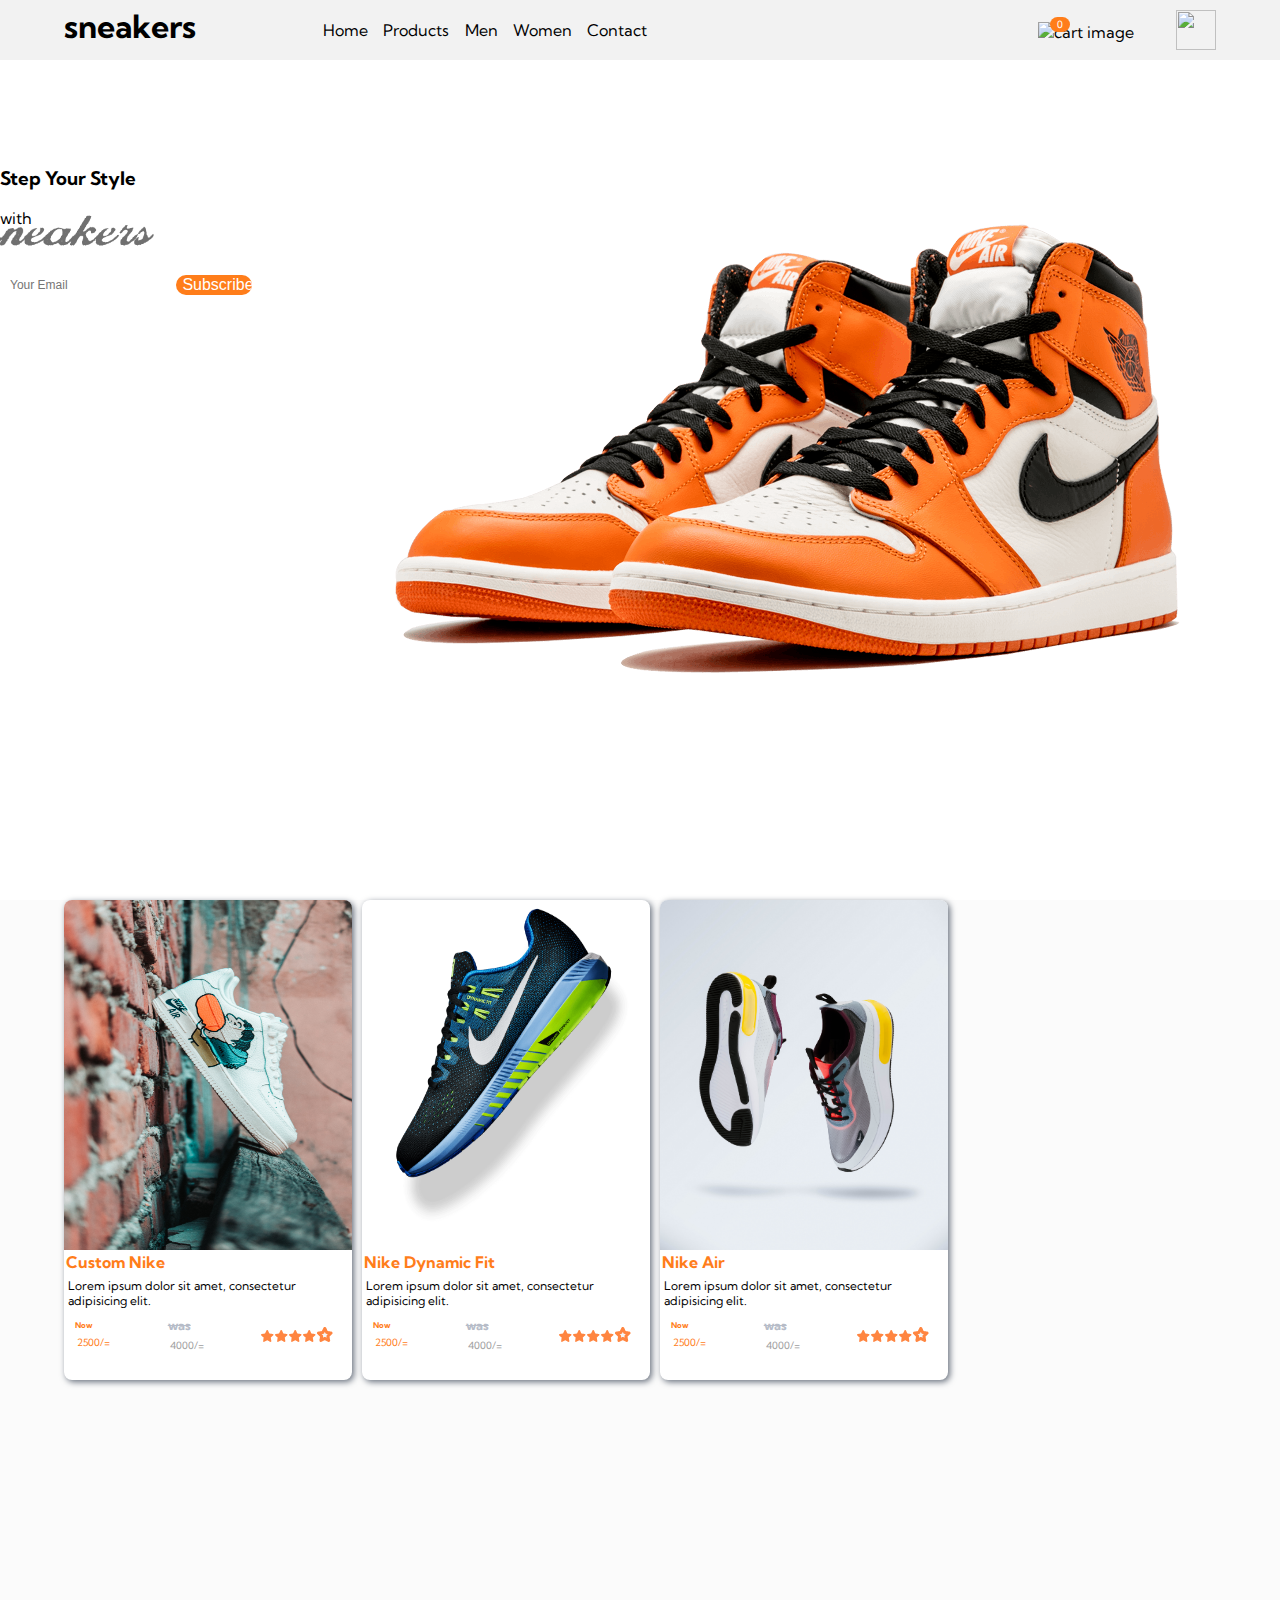
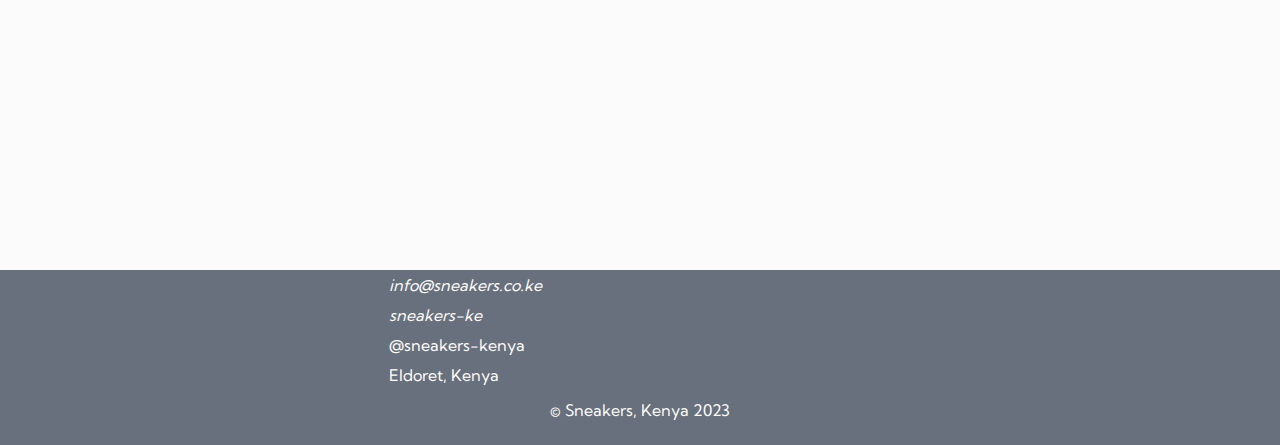
==== index.html @ a26039c4 "home page added" ====
<!DOCTYPE html>
<html lang="en">
<head>
  <meta charset="UTF-8">
  <meta name="viewport" content="width=device-width, initial-scale=1.0"> <!-- displays site properly based on user's device -->
  <!-- <link rel="icon" type="image/png" sizes="32x32" href="./images/favicon-32x32.png"> -->
  <link rel="stylesheet" href="./css/main.css">
  <link rel="stylesheet" href="./css/custom.css">

 
  <link rel="stylesheet" href="./css/bootstrap.css">
  <link rel="stylesheet" href="./css/bootstrap.css.map">
  <link rel="stylesheet" href="./css/bootstrap-icons/bootstrap-icons.css">
  
  
  <title>Sneakers</title>

  <!-- Feel free to remove these styles or customise in your own stylesheet 👍 -->

</head>
<body>
  <!-- <div class="preloaderr">
    <img src="./images/1496.gif" alt="">
  </div> -->
  <header>
    <!-- <div class="container"> -->
    <div class="navbar">
      <div class="left-elements">
        <button class="toggleBtn" aria-controls="primary-navigation" aria-expanded="false" >
          <svg class="hum"viewBox="0 0 100 100" width="50">
            <rect class="line top" 
              width="50" height="7"
               x="10" y="30" ></rect>
            <rect class="line middle" 
              width="50" height="7"
              x="10" y="45" ></rect>
            <rect class="line bottom" 
              width="50" height="7"
              x="10" y="60" ></rect>
          </svg>
  

        </button>
        <div class="brand-namee">
          <h1>sneakers</h1>

        </div>
        <div class="navbar-links">
          <ul>
          <li><a href="/">Home</a></li>

            <li><a href="#products">Products</a></li>
          <li><a href="#">Men</a></li>
          <li><a href="#">Women</a></li>
         
          <li><a href="#contacts">Contact</a></li>
  
          </ul>
         </div>
      </div>
      <div class="right-elements">
        <div class="cart">
          <img src="./images/icon-cart.svg" alt="cart image">
          <div class="item-count">
            <p class="count">0</p>
          </div>
        </div>
        <div class="profile-photo">
          <div class="avatar">
            <img src="./images/image-avatar.png" alt="">
          </div>
        </div>
      </div>
   
 

    </div>

    <div class="offcanvasi canvas" aria-expanded="false">
      <div class="offcanvas-linksi canvas">
        <ul >
          <li><a href="#products">Products</a></li>
          <li><a href="#">Men</a></li>
          <li><a href="#">Women</a></li>
         
          <li><a href="#contacts">Contact</a></li>
  
        </ul>
       </div>
       <div class="blur-me">

       </div>
     </div>
     <!-- </div> -->
  </header>

    <!-- <div class="checkout-module model" >
      <div class="model-header">
        <div class="model-title">
          <h5>Cart</h5> 
        </div>
        </div>
        <div class="model-body">
          <div class="message">
            <h6>Your cart is empty.</h6> 
          </div>
        </div>      
    </div> -->
  <!-- </div> -->
 <div class="container-fluid wrapper" style="min-height :70vh !important;">
  <div class="container bg-transparent p-3 ">
    <div class="row reverse">
      <div class="col-md-6  pt-3">
        <div class="row tagline">
          <h3>Step Your Style</h3>
          <p>with</p>
          <div class="sneaker-logo">
            <img src="./images/sneakers.png" class=" img-fluid" style="width: 120%;" alt="">
          </div>

        </div>
        <div class="row">
          <form action="" method="post">
            <div class="form-input">
              <input type="text" class="form-input-text form-control border-0" required placeholder="Your Email">
              <input type="submit" class="sub-btn btn text-white" value="Subscribe">
            </div>
          </form>
        </div>
      </div>
      <div class="col-md-6 pt-3" id="heroimage">
        <img src="./images/orange.png" class="img-fluid" alt="">
      </div>
    </div>
  </div>
  </div>
  <div class="products " id="products">
  <div class="prod-wrapper mt-3 mb-3">
    <a href="/details.html">
      <div class="prod-card">
        <div class="prod-card-header">
          <div class="prod-image">
            <img src="./images/customnike.jpg"   alt="">
  
          </div>
        </div>
        <div class="prod-card-body">
          <h4>Custom Nike</h4>
          <p>Lorem ipsum dolor sit amet, consectetur adipisicing elit.</p>
          <div class="pricing-rating">
            <div class="curr-price">
              <h5>Now</h5>
              <p>2500/=</p>
            </div>
            <div class="old-price">
              <h5>was</h5>
              <p>4000/=</p>
            </div>
            <div class="rating">
              <div class="rating-star"><img src="./images/star.png" alt=""></div>
              <div class="rating-star"><img src="./images/star.png" alt=""></div>
              <div class="rating-star"><img src="./images/star.png" alt=""></div>
              <div class="rating-star"><img src="./images/star.png" alt=""></div>
              <div class="rating-star"><img src="./images/half-star.png" alt=""></div>
  
            </div>
          </div>
        </div>
      </div>
    </a>
   
    <a href="/details.html">
      <div class="prod-card">
        <div class="prod-card-header">
          <div class="prod-image">
            <img src="./images/pngwing.png"   alt="">
  
          </div>
        </div>
        <div class="prod-card-body">
          <h4>Nike Dynamic Fit</h4>
          <p>Lorem ipsum dolor sit amet, consectetur adipisicing elit.</p>
          <div class="pricing-rating">
            <div class="curr-price">
              <h5>Now</h5>
              <p>2500/=</p>
            </div>
            <div class="old-price">
              <h5>was</h5>
              <p>4000/=</p>
            </div>
            <div class="rating">
              <div class="rating-star"><img src="./images/star.png" alt=""></div>
              <div class="rating-star"><img src="./images/star.png" alt=""></div>
              <div class="rating-star"><img src="./images/star.png" alt=""></div>
              <div class="rating-star"><img src="./images/star.png" alt=""></div>
              <div class="rating-star"><img src="./images/half-star.png" alt=""></div>
  
            </div>
          </div>
        </div>
      </div>
    </a>
    
    <a href="/details.html">
      <div class="prod-card">
        <div class="prod-card-header">
          <div class="prod-image">
            <img src="./images/nike.jpg"   alt="">
  
          </div>
        </div>
        <div class="prod-card-body">
          <h4>Nike Air</h4>
          <p>Lorem ipsum dolor sit amet, consectetur adipisicing elit.</p>
          <div class="pricing-rating">
            <div class="curr-price">
              <h5>Now</h5>
              <p>2500/=</p>
            </div>
            <div class="old-price">
              <h5>was</h5>
              <p>4000/=</p>
            </div>
            <div class="rating">
              <div class="rating-star"><img src="./images/star.png" alt=""></div>
              <div class="rating-star"><img src="./images/star.png" alt=""></div>
              <div class="rating-star"><img src="./images/star.png" alt=""></div>
              <div class="rating-star"><img src="./images/star.png" alt=""></div>
              <div class="rating-star"><img src="./images/half-star.png" alt=""></div>
  
            </div>
          </div>
        </div>
      </div>
    </a>
    <a href="/details.html">
          
    <div class="prod-card">
      <div class="prod-card-header">
        <div class="prod-image">
          <img src="./images/rednike.png"   alt="">

        </div>
      </div>
      <div class="prod-card-body">
        <h4>Nike AirMax</h4>
        <p>Lorem ipsum dolor sit amet, consectetur adipisicing elit.</p>
        <div class="pricing-rating">
          <div class="curr-price">
            <h5>Now</h5>
            <p>2500/=</p>
          </div>
          <div class="old-price">
            <h5>was</h5>
            <p>4000/=</p>
          </div>
          <div class="rating">
            <div class="rating-star"><img src="./images/star.png" alt=""></div>
            <div class="rating-star"><img src="./images/star.png" alt=""></div>
            <div class="rating-star"><img src="./images/star.png" alt=""></div>
            <div class="rating-star"><img src="./images/star.png" alt=""></div>
            <div class="rating-star"><img src="./images/half-star.png" alt=""></div>

          </div>
        </div>
      </div>
    </div>
    </a>
    <a href="/details.html">
      
    <div class="prod-card">
      <div class="prod-card-header">
        <div class="prod-image">
          <img src="./images/image-product-1.jpg"   alt="">

        </div>
      </div>
      <div class="prod-card-body">
        <h4>Sneezy</h4>
        <p>Lorem ipsum dolor sit amet, consectetur adipisicing elit.</p>
        <div class="pricing-rating">
          <div class="curr-price">
            <h5>Now</h5>
            <p>2500/=</p>
          </div>
          <div class="old-price">
            <h5>was</h5>
            <p>4000/=</p>
          </div>
          <div class="rating">
            <div class="rating-star"><img src="./images/star.png" alt=""></div>
            <div class="rating-star"><img src="./images/star.png" alt=""></div>
            <div class="rating-star"><img src="./images/star.png" alt=""></div>
            <div class="rating-star"><img src="./images/star.png" alt=""></div>
            <div class="rating-star"><img src="./images/half-star.png" alt=""></div>

          </div>
        </div>
      </div>
      </div>
    </a>
    <a href="/details.html">
      <div class="prod-card">
        <div class="prod-card-header">
          <div class="prod-image">
            <img src="./images/malachite.jpg"   alt="">
  
          </div>
        </div>
        <div class="prod-card-body">
          <h4>Air Force 1 Malachite</h4>
          <p>Lorem ipsum dolor sit amet, consectetur adipisicing elit.</p>
          <div class="pricing-rating">
            <div class="curr-price">
              <h5>Now</h5>
              <p>3500/=</p>
            </div>
            <div class="old-price">
              <h5>was</h5>
              <p>4000/=</p>
            </div>
            <div class="rating">
              <div class="rating-star"><img src="./images/star.png" alt=""></div>
              <div class="rating-star"><img src="./images/star.png" alt=""></div>
              <div class="rating-star"><img src="./images/star.png" alt=""></div>
              <div class="rating-star"><img src="./images/star.png" alt=""></div>
              <div class="rating-star"><img src="./images/half-star.png" alt=""></div>
  
            </div>
          </div>
        </div>
        </div>
    </a>


    </div>
  </div>
  <div class="footerr" id="contacts">
    <div class="contact-info mt-3">
      <div class="row cont-row">
        <div class="col-md-6 p-0">
          <p><i class="bi bi-envelope"> info@sneakers.co.ke</i></p>
          <p><i class="bi bi-facebook"> sneakers-ke</i></p>
        </div>
        <div class="col-md-6 p-0">
          <p><i class="bi bi-twitter"></i> @sneakers-kenya</p>
          <p><i class="bi bi-geo-alt-fill"></i> Eldoret, Kenya</p>
        </div>
      </div>
      <div class="row">
        <p>&copy Sneakers, Kenya 2023</p>
        
      </div>
    </div>
  </div>
  <a href="#" class="back-to-top d-flex align-items-center justify-content-center"><i
    class="bi bi-arrow-up-short"></i></a>

  <script src="./js/jquery.js"></script>
  <script src="./js/custom.js"></script>
  <script src="./js/app.js"></script>
  <script src="./js/bootstrap.bundle.js"></script>
  <script src="./js/bootstrap.bundle.js.map"></script>
  </body>
  </html>
---- css/main.css ----
@import url('https://fonts.googleapis.com/css2?family=Kumbh+Sans:wght@400;700&display=swap');
*{
    box-sizing: border-box;

}
:root{
    --white: hsl(0, 0%, 100%);
    --orange: hsl(26, 100%, 55%);
    --pale-orange:hsl(25, 87%, 73%);
    --very-dark-blue: hsl(220, 13%, 13%);
    --dark-greyish-blue:hsl(219, 9%, 45%);
    --greyish-blue:hsl(220, 14%, 75%);
    --light-greyish-blue:hsl(223, 64%, 98%);
    --black: hsl(0, 0%, 0%);



}
body{
    width: 100vw;
    min-height: 100vh;
    margin: 0;
    padding: 0;
    font-family: 'Kumbh Sans', sans-serif; 
    /* display: flex;
    flex-direction: column; */
    /* background-color:var(--light-greyish-blue) !important; */
    /* justify-content: center;
    align-items: center; */
    position: relative;
}
header{
    width: 100vw;
    height: 60px;
    /* border: 2px solid red; */
    position: relative;
    display: flex;
    background-color: transpaent !important;
    /* border: red solid ; */
    justify-content: center;
    align-items: center;



}
.preloader{
    width: 100%;
    height: 100%;
    position: absolute;
    z-index: 200;
    display: flex;
    justify-content: center;
    align-items: center;
    background-color: #fff;
}
.main{
    display: none;
    
    
}
.views{
    width: 90%;
    height: 100%;
    /* border: red 3px solid; */
    display: flex;
    flex-direction: column;
    justify-content: space-between;
    align-items: center;

}
.navbar{
    width: 90%;
    height: 70%;
    /* border: 2px solid red; */
    display: flex;
    justify-content: space-between;
    align-items: center;
    background-color: transparent !important;


}
.navbar-links{
    width: 100%;
    /* border: 1px solid green; */
    display: none;

}
.navbar-links ul{
    display: flex;

    
}
.navbar-links li{
    list-style: none;
    padding: 0 5px;

}

.navbar-links a{
    text-decoration: none;
    color: var(--dark-greyish-blue);
}
.offcanvasi{
    width: 0%;
    height: 100vh;
    position: absolute;
    top: 0;
    left: 0;
    display: none;
    z-index: 50;
    /* border: 1px solid green; */


}
.orange:hover{
    color: var(--pale-orange);
}
.offcanvasi[aria-expanded='true']{
    width: 100%;
    display: initial;
    transition: .4s ease-in-out;
}

.offcanvas-linksi{
    padding-top: 80px;
    width: 60%;
    height: 100vh;
    /* border: 4px solid rgb(235, 8, 8); */
    /* display: none; */
    background-color: var(--white);
    float:left ;

}
.blur-me{
    width: 40%;
    height: 100%;
    float: right;
    background-color: var(--black);
    opacity: .5;


}
.lightbox{
    display: none;
}

/* .offcanvas-links{
    display: block;
    border: 1px solid rgb(255, 103, 2);
    
    

    
} */
.offcanvas-linksi li{
    list-style: none;
    padding: 13px 0px;

}
.offcanvas-linksi a{
    text-decoration: none;
    color:  var(--black);
    font-weight: 700;
}
.left-elements{
    width: 65%;
    height: 100%;
    /* border: 1px solid green; */
    display: flex;
    justify-content: space-between;
    align-items: center;

}
.right-elements{
    width: 30%;
    height: 100%;
    display: flex;
    justify-content: flex-end;
    align-items: center;

    /* border: 1px solid green; */
}
.toggleBtn{
    background-color: blue;
    display: inline;
    z-index: 100;
    background-color: transparent;
    border: none;
    outline: none;
    
}
.toggleBtn .line{
    transition: 
        y 50ms ease-in 50ms,
        rotate 50ms ease-in 
    ;
    transform-origin: center;
} 

.toggleBtn[aria-expanded='true'] .line{
    
    transition: 
        y 50ms ease-in, 
        rotate 50ms ease-in 50ms
    ;
    transform-origin: center;
} 

.toggleBtn[aria-expanded='true'] :is(.top, .bottom){
    y:45;
    width: 80px;
   

}
.toggleBtn[aria-expanded='true'] :is(.top ,.middle){
   rotate:45deg;
}

.toggleBtn[aria-expanded='true'] .bottom{
    rotate:-45deg;
    
}
.brand-namee{
    width: 90%;
    height: 100%;
    font-weight:700;
    /* border: 1px solid green; */
    display: flex;
    justify-content: center;
    align-items: center;
    /* text-align: left; */


}


.brand-namee h1{
    font-weight: 700;
    width:100%;
    height: 90%;
    padding: 0;
    margin: 0;
    margin-top: -10px;
    
    font-size: 32px;
    text-align: left;
   
    /* border: 1px solid green; */

}
.cart{
    width: 40%;
    height:40%;
    /* border: 1px solid green; */
    position: relative;
   
    
    
}
.item-count{
    width: 20px;
    height:15px;
    border-radius: 20px;
    background-color:  var(--orange);
    position: absolute;
    top: -5px;
    left: 12px;
    display: flex;
    /* border: 1px solid green; */
    justify-content: center;
    align-items: center;
    /* border: 1px solid green; */

}
.count{
    color:var(--white) ;
    font-size: 10px;
    /* border: 1px solid green; */
    padding: 0;
    margin: 0;
}
.profile-photo{
    width: 40px;
    height: 40px;
    /* border: 1px solid green; */


}
.avatar{
    width: 100%;
    height: 100%;
    /* border: 1px solid green; */


}
.avatar img{
    width: 100%;
    height: 100%;
}
.container{
    width: 100% !important;
    /* min-height: 100% !important; */
    background-color:var(--white);
    display: flex;
    flex-direction: column;
    justify-content: center !important;
    align-items: center;
    padding: 0 !important;
    margin: 0 !important;
    position: relative;
    /* border: rgb(54, 167, 20) 5px solid !important; */



}
.checkout-module{
    width: 89%;
    height: 40%;
    /* border: 2px solid red; */
    position:absolute;
    z-index: 20;
    top: 10px;
    border-radius: 10px;
    background-color: var(--white);
    display: none;
    box-shadow:6px 6px 6px #555 ;

    
}
.click-out{
    width: 90vw;
    height: 100vh;
    /* border: red solid 1px; */
    position: absolute;
    z-index: 19;
    display: none;
    /* background-color: blue; */
}
.show{
    display: initial;
}


.model-header{
    width: 100%;
    height: 20%;
    border-bottom: .5px solid var(--greyish-blue);
    display: flex;
    justify-content: center;
    align-items: center;
}
.model-title{
    width: 85%;
    height: 70%;
    display: flex;
    justify-content: space-between;
    align-items: center;
    
}
.model-body{
    width: 100%;
    height: 80%;
    /* border: 2px solid red; */
    display: flex;
    flex-direction: column;
    justify-content:center;
    align-items: center;

}
.item{
    width: 85%;
    height: 80px;
    /* border: 2px solid red; */
    display: flex;
    justify-content: space-between;


}
.checkBtn{
    width: 85%;
    height: 50px;
    margin-top: 10px;
    border-radius:8px ;
    background-color: var(--orange);
    color: var(--white);
    font-weight: 700;
    border: none;
}
.message h6{
    color: var(--dark-greyish-blue);
    font-weight: 500;
}
.item-image{
    width: 20%;
    height: 100%;
    /* border: 2px solid red; */
    border-radius: 8px;


}
.item-image img{
    width: 100%;
    border-radius: 5px;

}
.item-description{
    width: 68%;
    height: 100%;
    /* border: 2px solid red; */
    padding-left: 10px;
    letter-spacing: 0.03rem;
    color: var(--dark-greyish-blue);

}
.delete-item{
    width: 10%;
    height: 100%;
    /* border: 2px solid red; */
    display: flex;
    justify-content: center;
    align-items: center;
}
.carousel{
    width: 100% !important;
    height: 360px !important;
       /* border: 2px solid red; */


}

.carousel-control-prev-icon{
    background-color: var(--white) !important;
    color: var(--black) !important;
    width: 50px !important;
    height: 50px !important;
    border-radius: 360px;
    display: flex !important;
    justify-content: center !important;
    align-items: center !important;

}
.carousel-control-next-icon{
    background-color: var(--white) !important;
    color: var(--black) !important;
    width: 50px !important;
    height: 50px !important;
    border-radius: 360px;
    display: flex !important;
    justify-content: center !important;
    align-items: center !important;

}
.carousel-item img{
    width: 100% !important;
    height: 100% !important;
}
.preview{
    width:414px;
    height:350px;
    /* border: 2px solid red; */
    position: relative;
    display: flex;
    overflow: hidden;
    

}

.description{
    width: 90%;
    height: 180px;
    margin-top: 10px;
    /* border: 2px solid red; */
}

.description h3{
    font-size: 14px;
    color: var(--orange);


}
.description p{
    margin: 0;
    padding: 0;
    line-height: 1.5rem;
    color: var(--dark-greyish-blue);

}

.payment-details{
    width: 90%;
    height: 300px;
    /* border: 2px solid red; */
    display: flex;
    justify-content:center;
    align-items: center;

}
.pricing{
    width: 100%;
    height: 60%;
    display: flex;
    /* border: 2px solid red; */
    justify-content:space-between ;
    align-items: center;

    
}

.price{
    width: 35%;
    height: 100%;
    display: flex;
    justify-content:space-between ;
    align-items: center;
    /* border: 2px solid red; */
}
.price p{
    margin: 0;
    padding: 0;
    width: 40px;
    /* border: 2px solid red; */
    background-color: var(--pale-orange);
    display: flex;
    justify-content:center ;
    align-items: center;
    border-radius: 8px;
    color: var(--orange);
    font-weight: 700;
    font-size: 12px;
    
}
#display-counter{
    font-weight: 700;
    font-size: 16px;
}
.price h2{
    font-size: 20px;
    /* border: 2px solid red; */

}


.discount{
    width: 50%;
    height: 100%;
    display: flex;
    justify-content:flex-end ;
    align-items: center;
    /* border: 2px solid red; */
}
.discount h5{
    margin: 0;
    padding: 0;
    text-align: right;
    font-size: 16px;
    text-decoration: line-through;
    /* border: 2px solid red; */
    color: var(--greyish-blue);

}
.overide{
    height: 350px;
    
}
.quantity{
    width: 90%;
    height: 50%;
    display: flex;
    /* border: 2px solid rgb(0, 42, 255); */
    justify-content:space-between ;
    align-items: center;
    border-radius: 8px;
    background-color: var(--light-greyish-blue);


}
.add{
    width: 10%;
    height: 100%;
    display: flex;
   
    justify-content:center ;
    align-items: center;

}
.submit-btn{
    width: 90%;
    height: 50%;
    display: flex;
    border: none;
    /* border: 2px solid rgb(0, 42, 255); */
    justify-content:center ;
    align-items: center;
    background-color: var(--orange);
    margin-top: 10px;
    border-radius: 8px;
}
.submit-btn:hover,.checkBtn:hover{
    background-color: var(--pale-orange);
}
.cart-white path{
    fill: var(--white);
}
.add-to-cart{
    color: var(--white);
    font-weight: 500;
    margin-left: 10px;
}

.container-view{
    width: 500px;
    height: 600px;
    display: none;
    flex-direction: column;
    justify-content:center;
    align-items: center;
    position: relative;
    /* border: 2px solid rgb(0, 42, 255); */

    
}
.large-image{
    width: 90%;
    height: 70%;
    display: flex;


}
#large{
    width: 100%;
    height: 100%;
    border-radius: 18px;
    display: flex;


}
.thumbnails{
    width: 90%;
    height: 20%;
    display: flex;
    justify-content: center;
    align-items: center;
    display: flex;

}
.thumbnails img{
    width: 22%;
    height: 80%;
    padding: 6px;
    border-radius: 18px;

}
.thumbnails img:hover{
    opacity: .6;
}
.alerter{
    width: 300px;
    height: 50px;
    display: none;
    justify-content: center;
    align-items: center;
    position: absolute;
    bottom:80px;
    z-index: 100;
    background-color: #ffffff;
    border-radius: 8px;
    color: var(--orange);
    box-shadow: 4px 4px 6px var(--dark-greyish-blue);

    /* border: red solid 1px; */
    animation: animate-me 4s;
}
@keyframes animate-me{
    0%{
        
        opacity: 0;
    }
    50%{
       
        opacity: 1;

    }
    100%{
       
        opacity: 0;

    }
}

@media screen and (min-width:576px) {
    .container-view{
        display: flex;
    }
    .carousel{
        display: none;
    }
   .alerter{
    bottom: 150px;
   }
   
}
@media screen and (min-width:678px) {
   
    body{
        width: 100vw;
        /* background-color: rebeccapurple !important; */
    }
    .offcanvasi{
        display: none;
    }
    .toggleBtn{
        display: none;
    }
    .navbar{
        flex-direction: row;
        /* border: red 3px solid; */

    }
    .navbar-links{
        display: initial;
        /* border: red 3px solid; */
      
       
    }
    ul{
        width: 70%;

        display: flex;
        justify-content: space-between;
        align-items: center;

    }
    .brand-namee {
        width: 40%;
    }
    .brand-name h1{
        width: 10%;
        font-size: 34px;

    }
    .container{
        
        height: 100vh;
        /* border: red 3px solid; */
        flex-direction:row !important;
        width: 100% !important;
        justify-content: space-between;
    }
    .container-view{
        width: 40%;
        height: 80%;
        flex-direction : column !important;
        /* border: red 3px solid; */

    }
    .overide{
        width: 50% !important;
        flex-direction: column !important;
        height: 60%;
        /* float: right !important; */
    }
    .pricing{
        height: 70px;
        flex-direction: column;
        /* border: red 3px solid; */
        justify-content: flex-start;
        align-items: flex-start;


    }
    .checkout-module{
        width: 350px;
        top: 5px;
        left: 73%;
        box-shadow:2px 2px 2px 5px var(--light-greyish-blue);

    }
    .price{
        /* border: red 3px solid; */
        width: 25%;

    }
    .discount{
        /* border: red 3px solid; */
        justify-content: flex-start;

    }
    .quantity{
        width: 40%;
        float: left ;
        /* border: red 3px solid; */

    }
    .submit-btn{
        width: 58%;
        float: right;
        margin-top: 0;
        /* border: red 3px solid; */

    }
    .views{
        width: 90%;
        height: 30%;
        flex-direction: row;
    }
    .lightbox{
        width: 100%;
        height: 100%;
        position: absolute;
        z-index: 100;
        display: none;
        align-items: center;
        justify-content: center;
        background: hsl(0, 0%, 0%,75%);
        animation: animate .4s ease-in-out;

        
        
    }
    .lightbox-show{
        display: flex;
    }
    .lightbox-hide{
        display: none;
        /* animation: closer 4s ease-in-out; */

    }
    .lightbox-container{
        width :30%;
        height: 70%;
        position: relative;
    }
    @keyframes animate {
        0%{
            width: 0;
            height: 0;
        }
        100%{
            width: 100%;
            height: 100%;
        }
    }
    /* @keyframes closer {
        0%{
            width: 100%;
            height: 100%;
            opacity: 1;


        }
        100%{
            width: 0%;
            height: 0%;
            opacity: 0;
        }
    } */
    .lightbox-container .large-image .close-btn{
        position: absolute;
        left: 85%;
        top:  -24px;

    }
    .navigate{
        width: 50px;
        height: 50px;
        background-color: var(--white);
        position: absolute;
        display: flex;
        border-radius: 360px;
        justify-content: center;
        align-items: center;
        top: 28%;

    }
    .next{
        left: 85%;
    }
    .previous{
        left: -5%;
    }
   
}
---- css/custom.css ----
:root{
    --white: hsl(0, 0%, 100%);
    --orange: hsl(26, 100%, 55%);
    --pale-orange:hsl(25, 87%, 73%);
    --very-dark-blue: hsl(220, 13%, 13%);
    --dark-greyish-blue:hsl(219, 9%, 45%);
    --greyish-blue:hsl(220, 14%, 75%);
    --light-greyish-blue:hsl(223, 64%, 98%);
    --black: hsl(0, 0%, 0%);



}
a{
    text-decoration: none !important;
    color: var(--black) !important;

}
html{

    scroll-behavior: smooth;
}
body{
    background-color:#F2F2F2 !important;
    /* background-image: url('/images/rednike.png');
    background-position: center;
    background-size: cover;
    background-attachment: fixed;
    background-repeat: no-repeat; */
    overflow-x: hidden;
    
    /* min-height: 100vh; */
}

 header{
    position: fixed;
    top: 0;
    z-index: 60;
    background-color:#F2F2F2 !important;


 }

.hg{
    box-shadow: 2px 2px 6px var(--dark-greyish-blue);
}
.bg-grey{
    background-color:#F2F2F2 !important;

}
.wrapper{
    width: 100%;
    /* min-height: 100vh; */
    position: relative;
    /* top: 0; */

    /* z-index: 20; */
    display: flex;
    flex-direction: column;
    justify-content: center;
    align-items: center;
    background-image: url('../images/Group\ 1.png');
    background-repeat: no-repeat;
    background-position: top;
    /* border: red solid; */


}
.tag-line{
    /* position:absolute; */
    margin-top: 50px;
    margin-left: -20%;
    width:229px ;
    height:170px ;
    /* border: red solid; */
    display: flex;
    flex-direction: column;
}
.tag-line h3{
    color: #9E9E9E !important;
    font-weight: 100 !important;
    font-size: 24px !important;
    padding: 0 !important;
    margin: 0 !important;
    /* border: rgb(55, 255, 0) solid; */
    


}
.tag-line p{
    font-weight: 100 !important;
    padding:10px 0 !important;
    margin: 0 !important;
    /* border: rgb(0, 51, 255) solid; */


}
.sneaker-logo{
    width: 50% !important;
    /* height:60% ; */
    /* border: rgb(255, 213, 0) solid; */
    display: flex;
    justify-content: center;
    align-items: center;



}
.sneaker-logo img{
    width: 100%;
    height: 100%;
    margin-top: -40px;
    object-fit: cover;

}
.hero-image{
    width: 100%;
    height: 300px;
    /* border: red solid; */
    /* position: relative; */
    overflow: hidden;
}
.nike-image{
    width: 100%;
    height: 100%;
    /* position: absolute; */

}
.nike-image img{
    margin-top: -40px;
    width: 170%;
    object-fit: cover;
}
.subscribe{
    width: 100%;
    height: 50px;
    margin-top: 50px;
    display: flex;
    justify-content: center;
    align-items: center;
    /* border: red solid; */

}
.subscribe form{
    width: 80%;
    height: 100%;
    border-radius: 8px;
    display: flex;
    justify-content: center;
    align-items: center;
}
.form-input{
    width: 90%;
    height: 100%;
    display: flex;
    justify-content: center;
    /* border: rgb(0, 255, 208) solid; */
    background-color:var(--white);
    align-items: center;
    border-radius: 10px;
}
.form-input-text{
    width: 70%;
    height: 100%;
    outline:none;
    border: none;
    padding: 10px;
    font-size: 12px;
    border-radius: 10px;

}
.sub-btn{
    width: 30%;
    height: 100%;
    outline: none;
    border: none;
    background-color:var(--orange) !important;
    color: white;
    font-size: 1rem;
    border-radius: 10px;

}
.products{
    width: 100%;
    justify-content: center;
    align-items: center;
    display: flex;
    background-color: #FBFBFB;
    /* margin-top: -100px !important; */
    border-radius: 8;
    
    /* gap: 20px; */

}

.prod-wrapper{
    width: 90%;
    display: flex;
    flex-wrap: wrap;
    /* overflow-x: hidden; */
    
    
    gap: 10px;
    justify-content: center;
    align-items: center;
    
}
.products h2{
    padding: 20px;
}
.prod-card{
    width:10rem;
    height:300px ;
    opacity: 0;
    
    transform: translateX(-200px);
    transform: rotate(-45deg);
    transition: 1s ease-in;
    /* display: none; */
    background-color:var(--white);
    border-radius: 8px;
    /* margin-bottom: 50px; */
    box-shadow: 2px 2px 6px var(--dark-greyish-blue);


}
.prod-card.showw{
    /* display: initial; */
    transform: translateX(0);
    transform: rotate(0deg);
    opacity: 1;
}

.prod-card-header{
    width: 100%;
    height: 60%;
    border-radius: 8px;

    /* border: red solid; */
}
.prod-image{
    width: 100%;
    height: 100%;
    object-fit: cover;
    border-radius: 8px;



}
.prod-image img{
    width: 100%;
    height: 100%;
    border-top-left-radius: 8px ;
    border-top-right-radius: 8px ;



}
.prod-card-body{
    width: 100%;
    height: 40%;
    /* border-top: var(--orange) solid; */


}
.prod-card-body h4 , p{
    padding: 0;
    margin: 0;
}
.prod-card-body h4{
 padding: 2px;
 font-size: 1em;
 color:var(--orange) !important;
}
.prod-card-body p{
    font-size: 12px;
    padding: 4px;
    margin-bottom: 0;

}
.pricing-rating{
    width: 100%;
    /* height: 50%; */
    display: flex;
    justify-content: center;
    align-items: center;
    padding: 3px;

}
.curr-price{
    /* border: red solid; */

    width:33%;
    color:var(--orange);
    
}
.curr-price h5,p{
    padding: 0;
    margin: 0;
}
.curr-price,.pricing-rating p{
    font-size: 10px;
    
}
.curr-price h5{
    color: var(--orange);
    padding: 2px;
    font-size: .8em;
}
.old-price{
    width: 30%;
    color: #9E9E9E;

}
.old-price h5{
    padding: 2px;
    font-size: .8em;
    margin: 0;
    /* font-size: 12px; */
    text-decoration: line-through;
    color: var(--greyish-blue);
}
.rating{
    /* border: red solid; */
    width: 33%;
    display: flex;
    justify-content: center;
    align-items:center;
    gap: 1px;
}
.rating-star{
    /* width: 6%; */
    object-fit: cover;
}
.rating-star img{
    width: 100%;
}
.footerr{
    width: 100%;
    display: flex;
    align-items: center;
    justify-content: center;
    background-color:var(--dark-greyish-blue) ;
}
.contact-info{
    width:100%;
    display: flex;
    flex-direction: column;
    justify-content: center;
    align-items: center;
    gap: 5px;
    text-align: left;
    
    margin-bottom:20px;
    color: var(--white);
}
.cont-row{
    width: 40%;
}
.contact-info p{
    width: 100%;
    margin: 0;
    padding: 5px;
    text-align: left;
}
.preloaderr{
    width: 100vw;
    min-height: 100vh;
    display: flex;
    justify-content: center;
    align-items: center;
    z-index: 1000;
    position: absolute;
    background-color: var(--white);
    /* border: red solid; */
    top: 0;

    
}
.preloaderr img{
    width: 50px;
    height: 50px;
}
.contents{
    display: none;
}
.hero{
    display:none;
    
}
.back-to-top {
    position: fixed;
    visibility: hidden;
    opacity: 0;
    right: 25px;
    bottom: 15px;
    z-index: 996;
    background: var(--orange);
    width: 40px;
    height: 40px;
    border-radius: 50px;
    transition: all 0.4s;
  }
  
  .back-to-top i {
    font-size: 28px;
    color: #fff;
    line-height: 0;
  }
  
  .back-to-top:hover {
    background: var(--light-greyish-blue);
  }
  
  .back-to-top.active {
    visibility: visible;
    opacity: 1;
  }
  .back-to-top i:hover{
    color: var(--orange);

  }
.reverse{
    display: flex !important;
    flex-direction: column-reverse !important;
   }

@media screen and (min-width:768px) {

    .wrapper{
        background-image: url('/images/Group\ 1.png');
        background-size: 100%;
    }
    .tag-line{
        border: red solid;
    }
    .reverse{
        display: flex !important;
        flex-direction: row !important;
       }
    .prod-wrapper{
        justify-content: flex-start;
    }
    .prod-card{
        width: 18rem;
        height: 30rem;
    }
    .prod-card-header{
        height: 350px;
    }
    
}
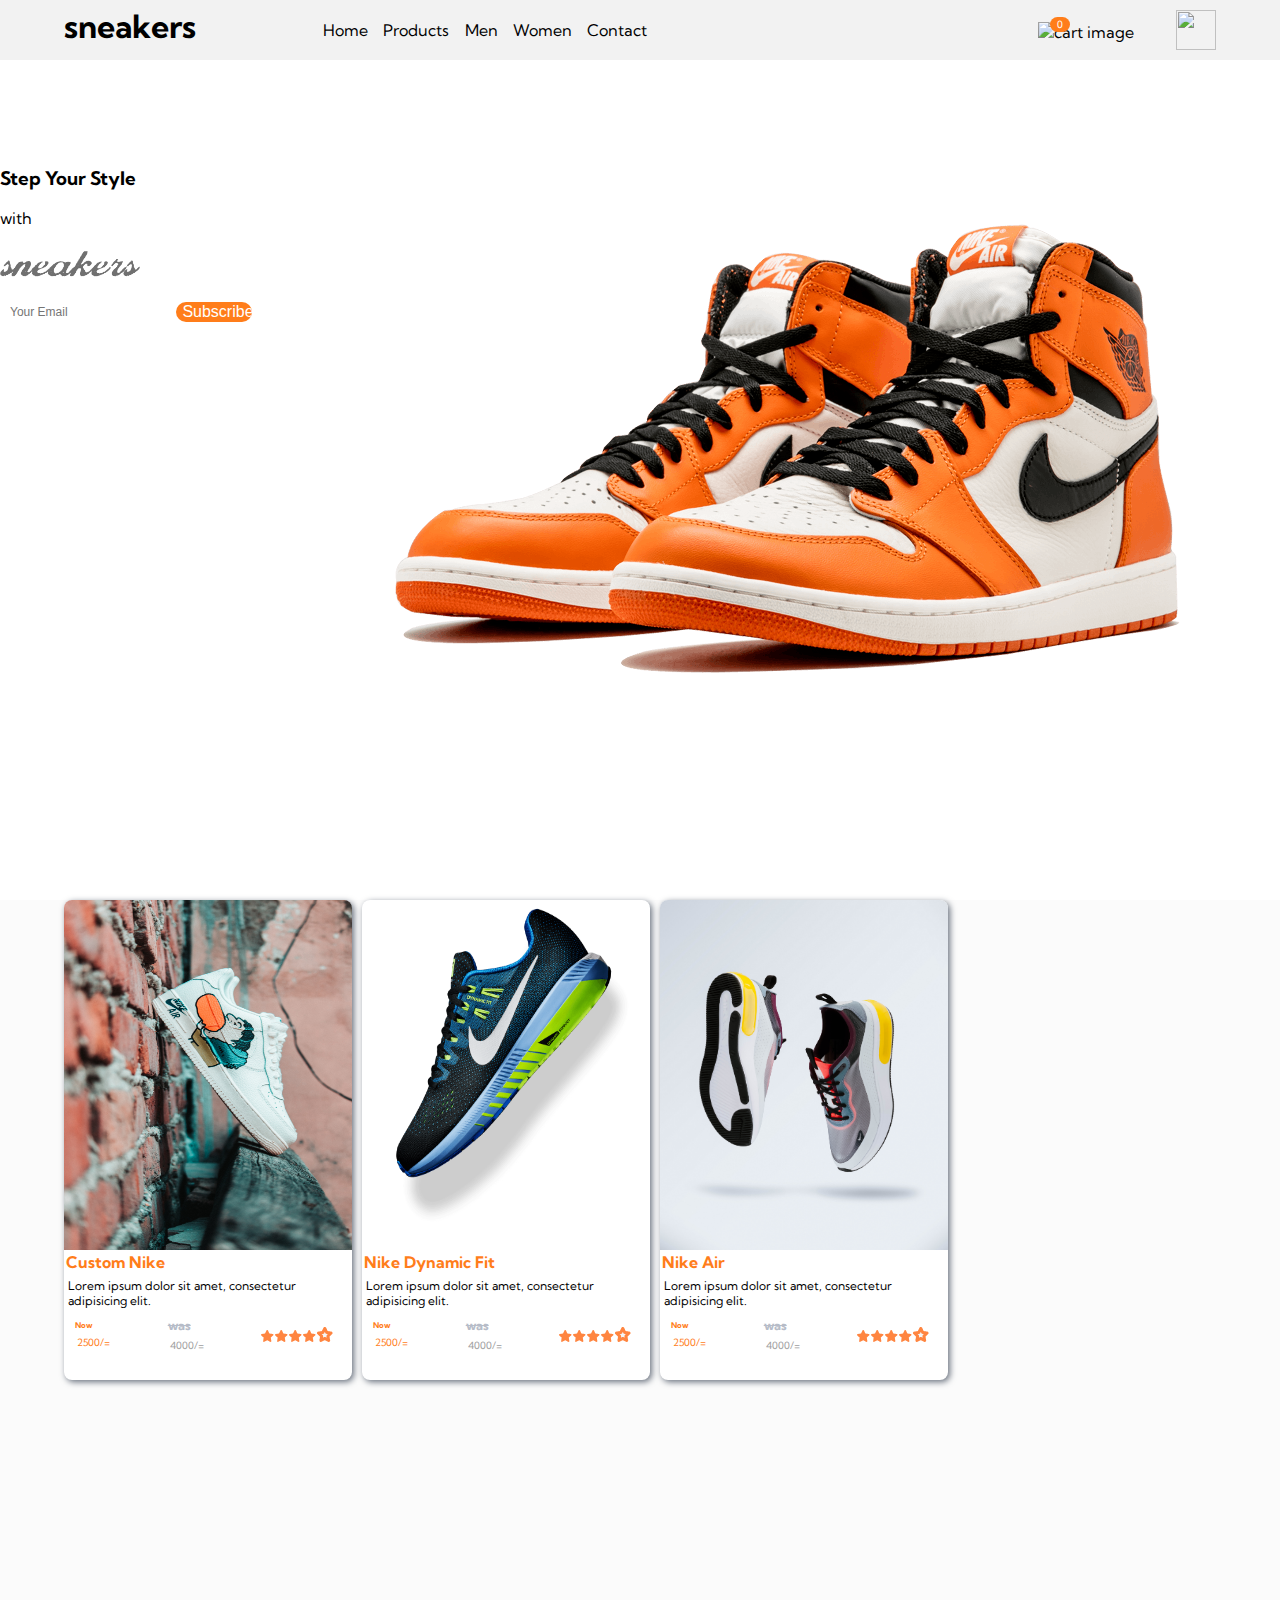
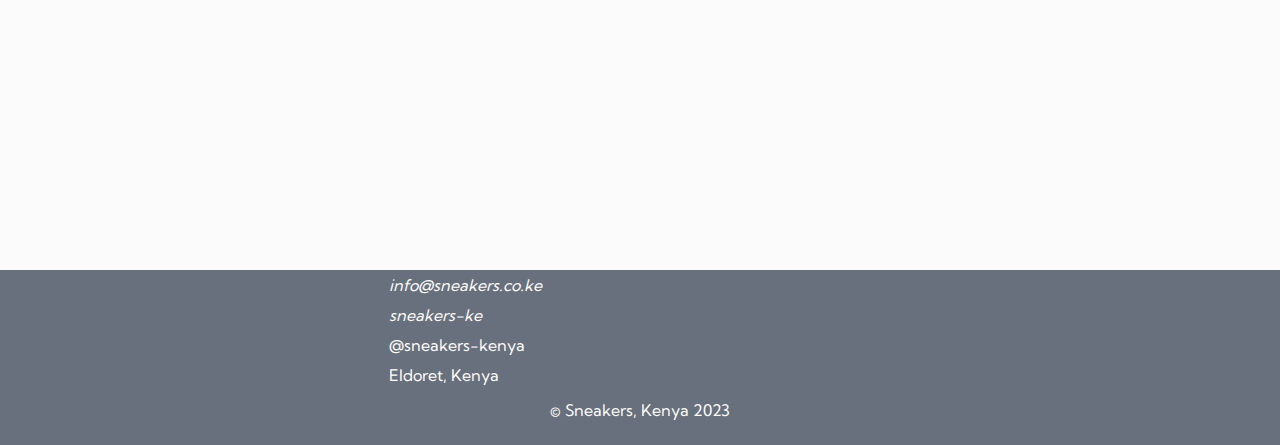
==== commit 07c2271a: "more changes" ====
--- a/index.html
+++ b/index.html
@@ -108,14 +108,14 @@
     </div> -->
   <!-- </div> -->
  <div class="container-fluid wrapper" style="min-height :70vh !important;">
-  <div class="container bg-transparent p-3 ">
+  <div class="container bg-transparent px-3">
     <div class="row reverse">
-      <div class="col-md-6  pt-3">
-        <div class="row tagline">
+      <div class="col-md-6 ">
+        <div class="row tagline mb-2">
           <h3>Step Your Style</h3>
-          <p>with</p>
+          <p class="m-0">with</p>
           <div class="sneaker-logo">
-            <img src="./images/sneakers.png" class=" img-fluid" style="width: 120%;" alt="">
+            <img src="./images/sneakers.png" class=" img-fluid"  alt="">
           </div>
 
         </div>
@@ -128,7 +128,7 @@
           </form>
         </div>
       </div>
-      <div class="col-md-6 pt-3" id="heroimage">
+      <div class="col-md-6" id="heroimage">
         <img src="./images/orange.png" class="img-fluid" alt="">
       </div>
     </div>
--- a/css/custom.css
+++ b/css/custom.css
@@ -109,7 +109,7 @@
 .sneaker-logo img{
     width: 100%;
     height: 100%;
-    margin-top: -40px;
+  
     object-fit: cover;
 
 }
@@ -209,7 +209,7 @@
     padding: 20px;
 }
 .prod-card{
-    width:10rem;
+    width:8rem;
     height:300px ;
     opacity: 0;
     
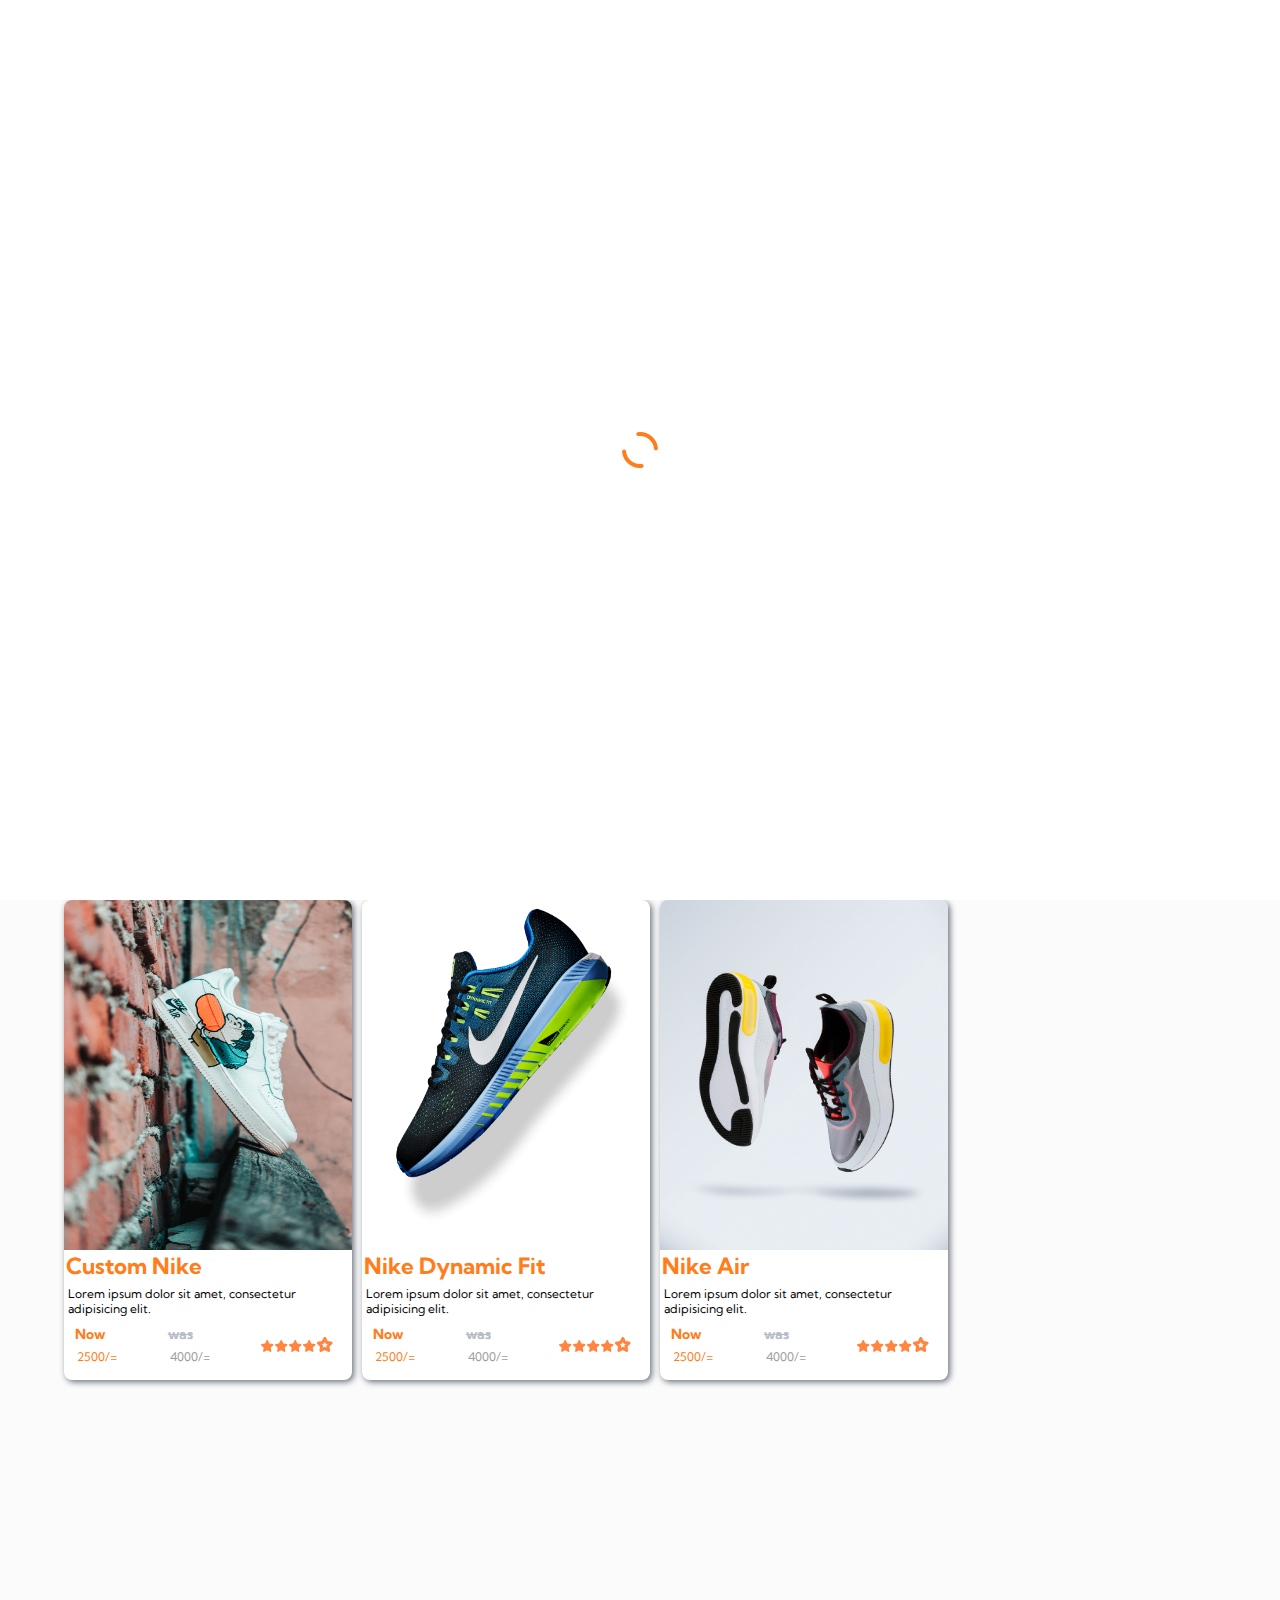
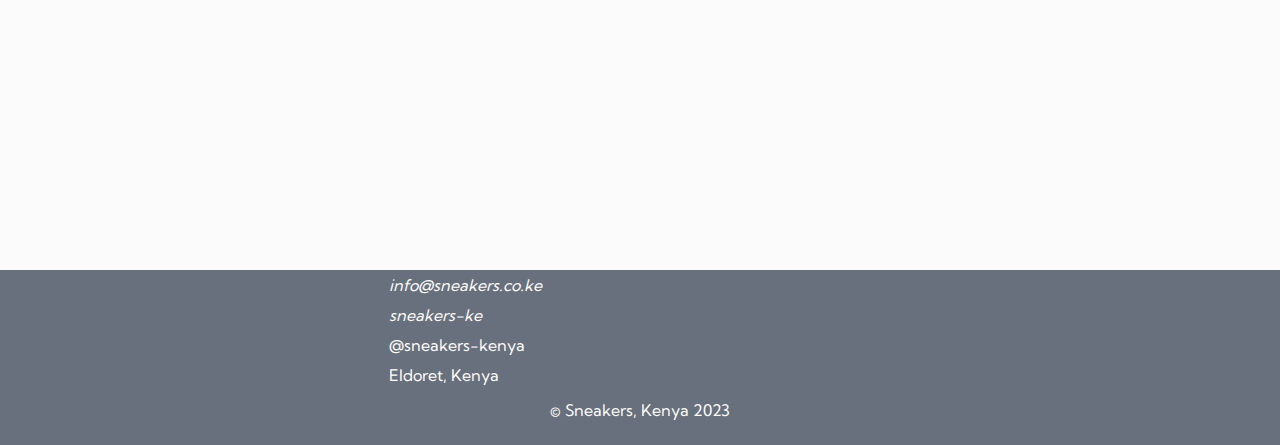
==== commit ffad214f: "added a preloader, changed the width of the cards" ====
--- a/index.html
+++ b/index.html
@@ -19,9 +19,9 @@
 
 </head>
 <body>
-  <!-- <div class="preloaderr">
-    <img src="./images/1496.gif" alt="">
-  </div> -->
+  <div class="preloader">
+    <img src="./images/Dual.gif" alt="">
+  </div>
   <header>
     <!-- <div class="container"> -->
     <div class="navbar">
@@ -115,7 +115,7 @@
           <h3>Step Your Style</h3>
           <p class="m-0">with</p>
           <div class="sneaker-logo">
-            <img src="./images/sneakers.png" class=" img-fluid"  alt="">
+            <img src="./images/sneakers.png" class=" img-fluid" . alt="">
           </div>
 
         </div>
@@ -136,7 +136,7 @@
   </div>
   <div class="products " id="products">
   <div class="prod-wrapper mt-3 mb-3">
-    <a href="/details.html">
+    <a href="./details.html">
       <div class="prod-card">
         <div class="prod-card-header">
           <div class="prod-image">
@@ -169,7 +169,7 @@
       </div>
     </a>
    
-    <a href="/details.html">
+    <a href="./details.html">
       <div class="prod-card">
         <div class="prod-card-header">
           <div class="prod-image">
@@ -202,7 +202,7 @@
       </div>
     </a>
     
-    <a href="/details.html">
+    <a href="./details.html">
       <div class="prod-card">
         <div class="prod-card-header">
           <div class="prod-image">
@@ -234,7 +234,7 @@
         </div>
       </div>
     </a>
-    <a href="/details.html">
+    <a href="./details.html">
           
     <div class="prod-card">
       <div class="prod-card-header">
@@ -267,7 +267,7 @@
       </div>
     </div>
     </a>
-    <a href="/details.html">
+    <a href="./details.html">
       
     <div class="prod-card">
       <div class="prod-card-header">
@@ -300,7 +300,7 @@
       </div>
       </div>
     </a>
-    <a href="/details.html">
+    <a href="./details.html">
       <div class="prod-card">
         <div class="prod-card-header">
           <div class="prod-image">
--- a/css/main.css
+++ b/css/main.css
@@ -44,14 +44,22 @@
 
 }
 .preloader{
-    width: 100%;
-    height: 100%;
+    width: 100vw;
+    min-height: 100vh;
+    display: flex;
+    justify-content: center;
+    align-items: center;
+    z-index: 1000;
     position: absolute;
-    z-index: 200;
-    display: flex;
-    justify-content: center;
-    align-items: center;
-    background-color: #fff;
+    background-color: var(--white);
+    /* border: red solid; */
+    top: 0;
+
+    
+}
+.preloader img{
+    width: 50px;
+    height: 50px;
 }
 .main{
     display: none;
--- a/css/custom.css
+++ b/css/custom.css
@@ -176,7 +176,7 @@
     border: none;
     background-color:var(--orange) !important;
     color: white;
-    font-size: 1rem;
+    font-size: .8rem;
     border-radius: 10px;
 
 }
@@ -210,7 +210,7 @@
 }
 .prod-card{
     width:8rem;
-    height:300px ;
+    height:320px ;
     opacity: 0;
     
     transform: translateX(-200px);
@@ -269,7 +269,7 @@
 }
 .prod-card-body h4{
  padding: 2px;
- font-size: 1em;
+ font-size: .8rem;
  color:var(--orange) !important;
 }
 .prod-card-body p{
@@ -363,24 +363,7 @@
     padding: 5px;
     text-align: left;
 }
-.preloaderr{
-    width: 100vw;
-    min-height: 100vh;
-    display: flex;
-    justify-content: center;
-    align-items: center;
-    z-index: 1000;
-    position: absolute;
-    background-color: var(--white);
-    /* border: red solid; */
-    top: 0;
-
-    
-}
-.preloaderr img{
-    width: 50px;
-    height: 50px;
-}
+
 .contents{
     display: none;
 }
@@ -448,5 +431,13 @@
     .prod-card-header{
         height: 350px;
     }
-    
+    .prod-card-body h4{
+        font-size: 1.4rem;
+    }
+    .old-price h5,.curr-price h5{
+        font-size: 14px;
+    }
+    .old-price p,.curr-price p{
+        font-size: 12px;
+    }
 }